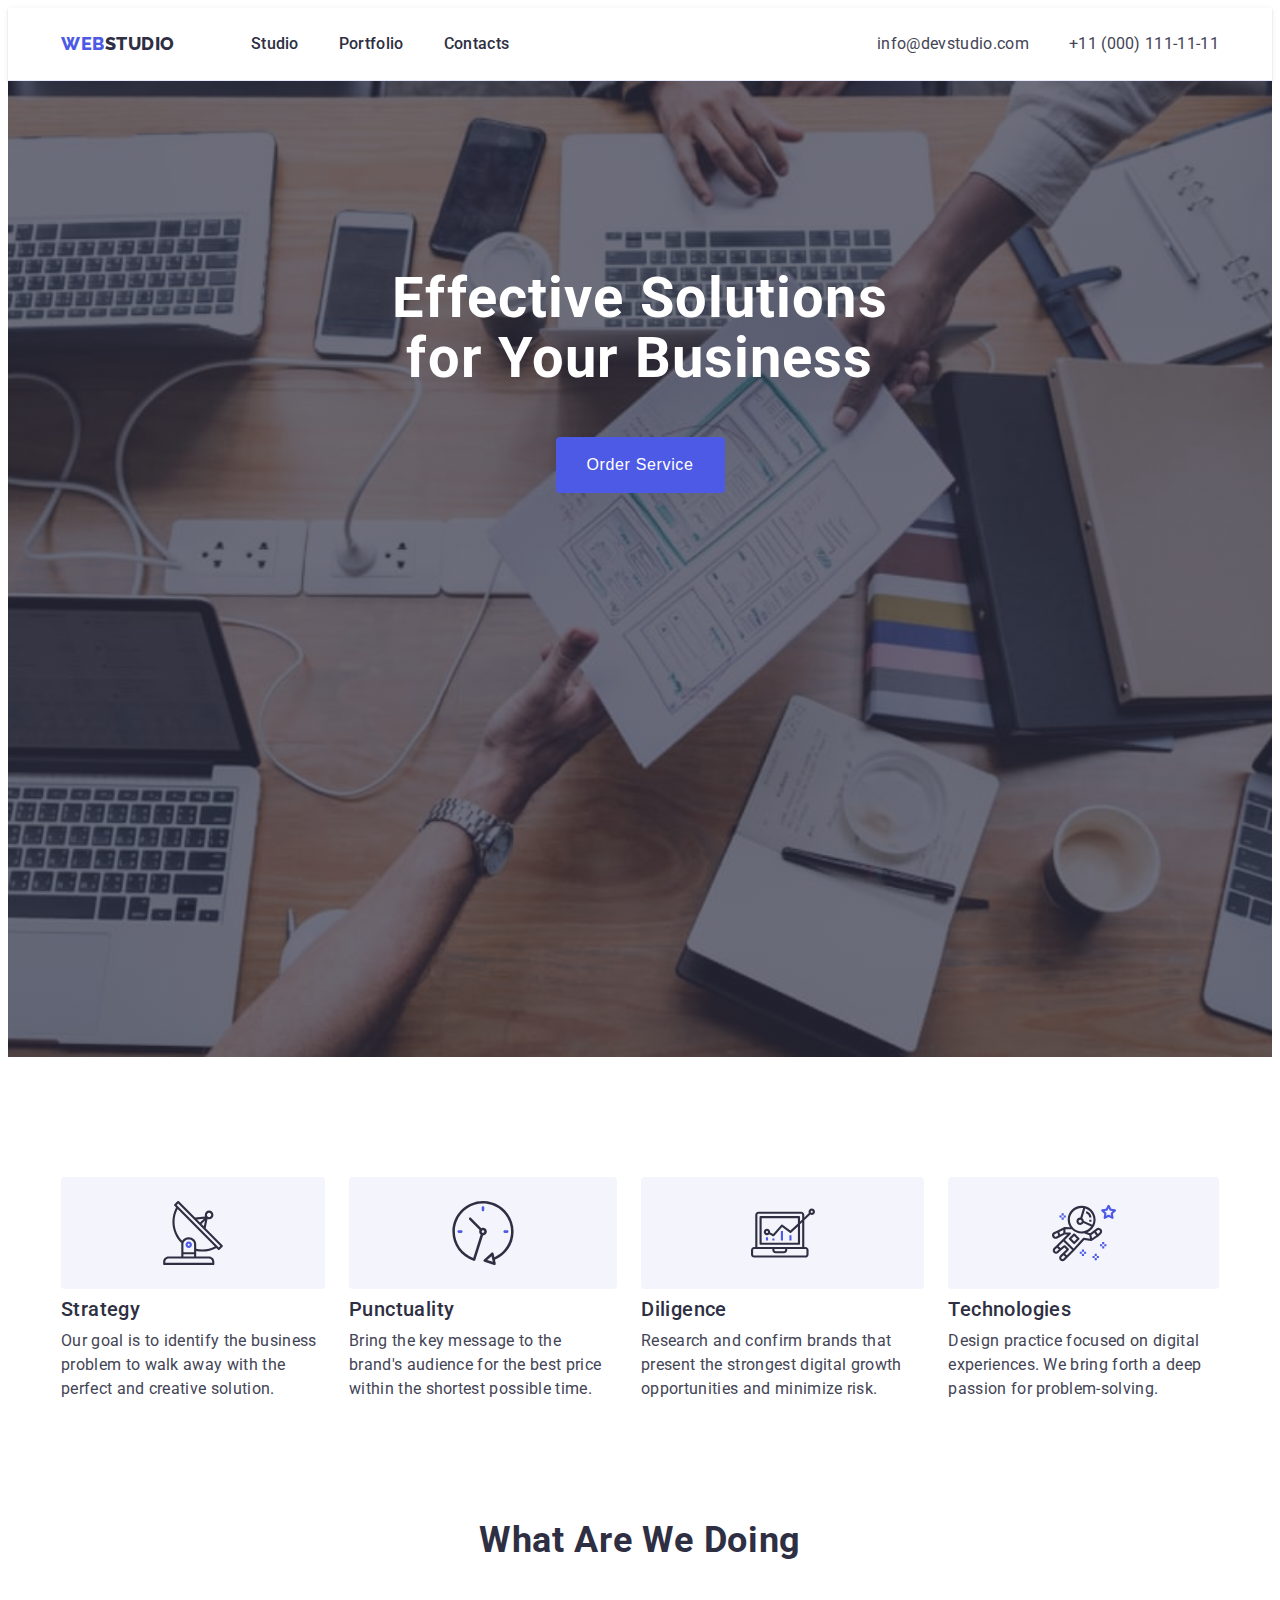
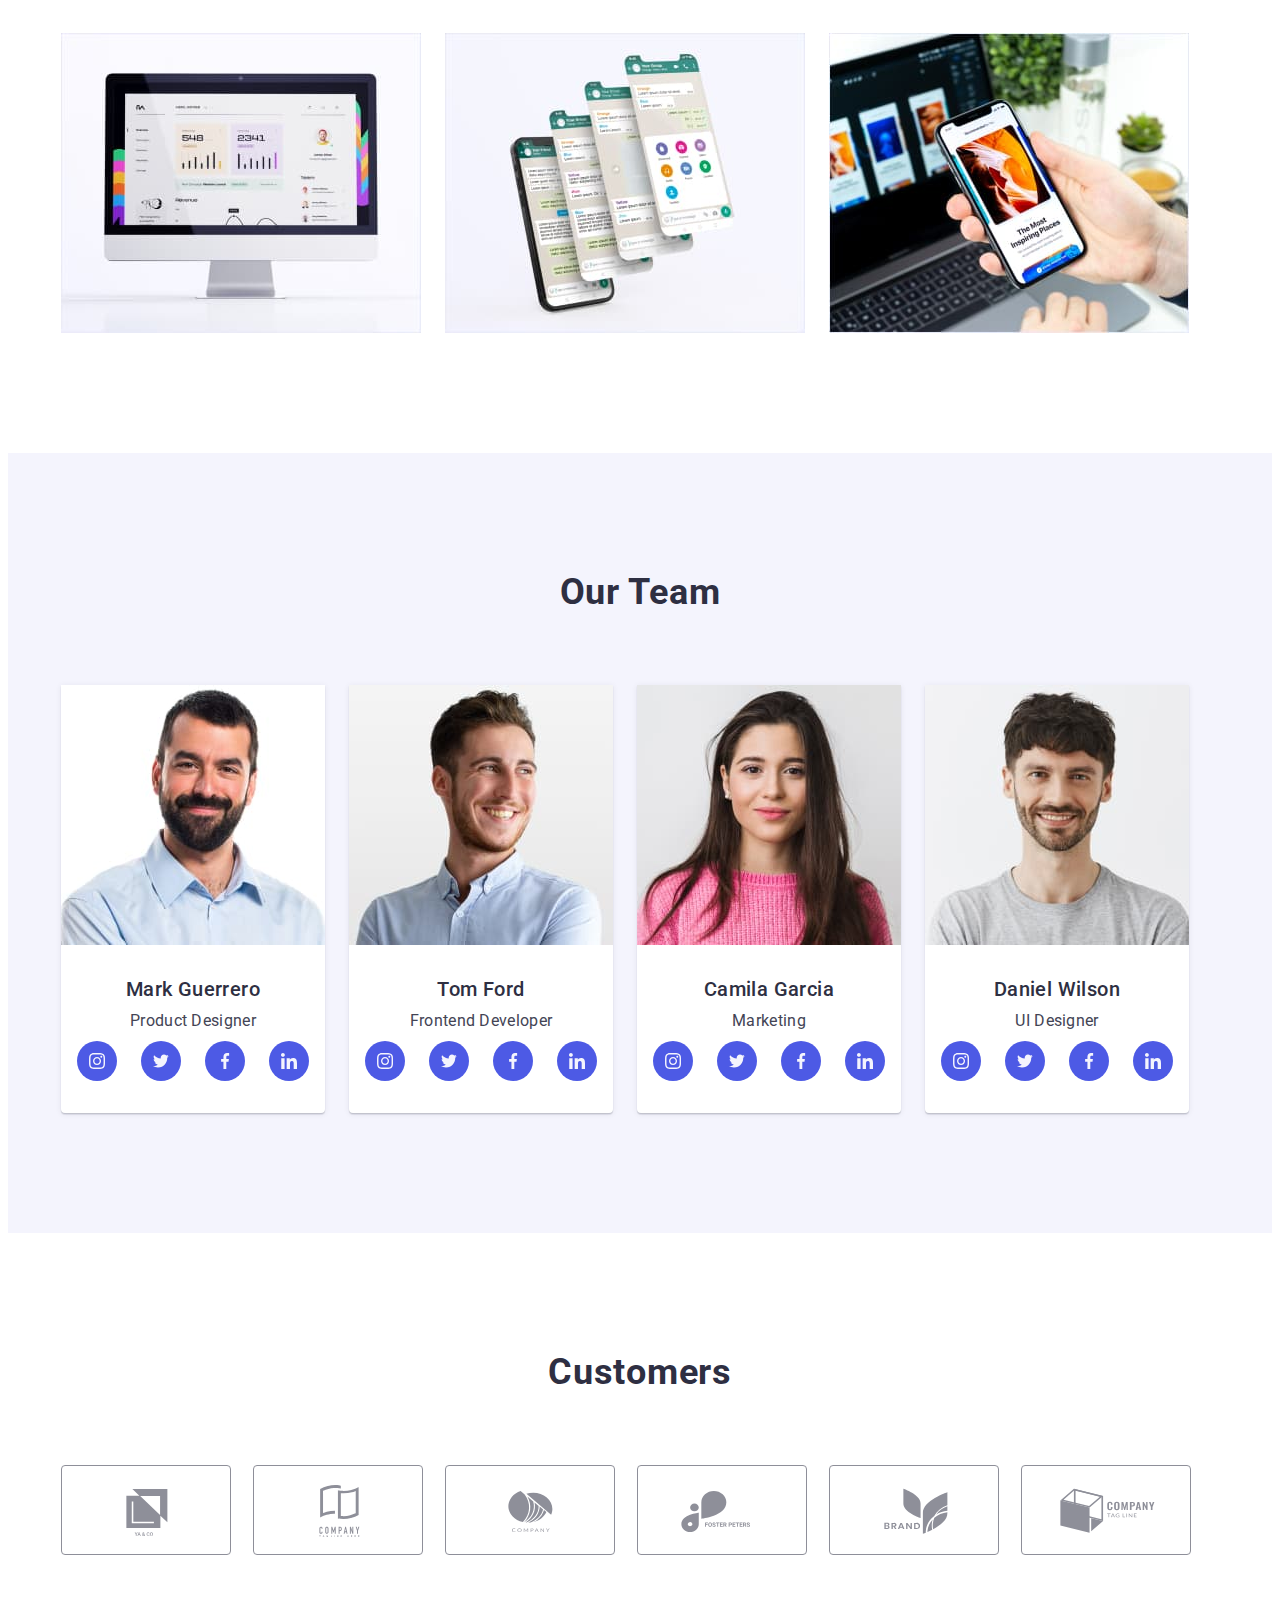
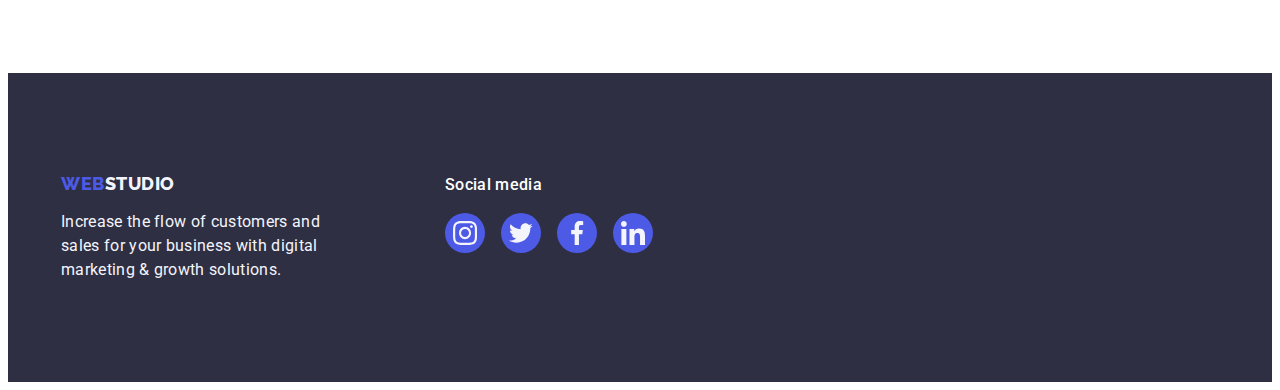
==== index.html @ 0859493b "Initial commit" ====
<!DOCTYPE html>
<html lang="en">
  <head>
    <meta charset="UTF-8" />
    <meta http-equiv="X-UA-Compatible" content="IE=edge" />
    <meta name="viewport" content="width=device-width, initial-scale=1.0" />
    <title>WebStudio</title>
    <link rel="preconnect" href="https://fonts.googleapis.com" />
    <link rel="preconnect" href="https://fonts.gstatic.com" crossorigin />
    <link
      href="https://fonts.googleapis.com/css2?family=Raleway:wght@800&family=Roboto:wght@400;500;700&display=swap"
      rel="stylesheet"
    />
    <link
      rel="stylesheet"
      href="https://cdnjs.cloudflare.com/ajax/libs/modern-normalize/2.0.0/modern-normalize.min.css"
      integrity="sha512-4xo8blKMVCiXpTaLzQSLSw3KFOVPWhm/TRtuPVc4WG6kUgjH6J03IBuG7JZPkcWMxJ5huwaBpOpnwYElP/m6wg=="
      crossorigin="anonymous"
      referrerpolicy="no-referrer"
    />
    <link rel="stylesheet" href="./css/styles.css" />
  </head>
  <body>
    <!-- Header -->
    <header class="header">
      <div class="container header-container">
        <nav class="main-navigation">
          <a class="link logo" href="./index.html"
            >Web<span class="top-logo-part-two">Studio</span></a
          >
          <ul class="list site-nav">
            <li><a class="link title" href="./index.html">Studio</a></li>
            <li><a class="link title" href="./portfolio.html">Portfolio</a></li>
            <li><a class="link title" href="">Contacts</a></li>
          </ul>
        </nav>
        <address class="address">
          <ul class="list contacts">
            <li>
              <a class="link address-link" href="mailto:info@devstudio.com"
                >info@devstudio.com</a
              >
            </li>
            <li>
              <a class="link address-link" href="tel:+110001111111"
                >+11 (000) 111-11-11</a
              >
            </li>
          </ul>
        </address>
      </div>
    </header>

    <main>
      <!-- Hero -->
      <section class="hero">
        <div class="container">
          <h1 class="hero-title">Effective Solutions for Your Business</h1>
          <button class="main-button" type="button">Order Service</button>
        </div>
      </section>
      <!-- Our strengths -->
      <section class="strengths-container">
        <div class="container">
          <h2 class="visually-hidden">Our strengths</h2>
          <ul class="list list-position">
            <li class="strengths-item">
              <div class="box-for-icon">
                <svg class="strengths-icon" width="64" height="64">
                  <use href="./images/icons.svg#icon-antenna"></use>
                </svg>
              </div>
              <h3 class="subtitle">Strategy</h3>
              <p class="description">
                Our goal is to identify the business problem to walk away with
                the perfect and creative solution.
              </p>
            </li>
            <li class="strengths-item">
              <div class="box-for-icon">
                <svg class="strengths-icon" width="64" height="64">
                  <use href="./images/icons.svg#icon-clock"></use>
                </svg>
              </div>
              <h3 class="subtitle">Punctuality</h3>
              <p class="description">
                Bring the key message to the brand's audience for the best price
                within the shortest possible time.
              </p>
            </li>
            <li class="strengths-item">
              <div class="box-for-icon">
                <svg class="strengths-icon" width="64" height="64">
                  <use href="./images/icons.svg#icon-diagram"></use>
                </svg>
              </div>
              <h3 class="subtitle">Diligence</h3>
              <p class="description">
                Research and confirm brands that present the strongest digital
                growth opportunities and minimize risk.
              </p>
            </li>
            <li class="strengths-item">
              <div class="box-for-icon">
                <svg class="strengths-icon" width="64" height="64">
                  <use href="./images/icons.svg#icon-astronaut"></use>
                </svg>
              </div>
              <h3 class="subtitle">Technologies</h3>
              <p class="description">
                Design practice focused on digital experiences. We bring forth a
                deep passion for problem-solving.
              </p>
            </li>
          </ul>
        </div>
      </section>
      <!-- What are we doing -->
      <section class="container-examples">
        <div class="container">
          <h2 class="section-title">What are we doing</h2>
          <ul class="list examples">
            <li class="example-item">
              <img
                src="./images/monitor.jpg"
                alt="monitor"
                width="360"
                height="300"
              />
            </li>
            <li class="example-item">
              <img
                src="./images/phone-screens.jpg"
                alt="phone screens"
                width="360"
                height="300"
              />
            </li>
            <li class="example-item">
              <img
                src="./images/phone-monitor.jpg"
                alt="phone and monitor"
                width="360"
                height="300"
              />
            </li>
          </ul>
        </div>
      </section>
      <!-- Our Team -->
      <section class="team-section">
        <div class="container employee">
          <h2 class="section-title">Our Team</h2>
          <ul class="list employee-card">
            <li class="team-photo">
              <img src="./images/man.jpg" alt="man" width="264" height="260" />
              <div class="employee-deskription">
                <h3 class="subtitle">Mark Guerrero</h3>
                <p class="description">Product Designer</p>
                <ul class="list cos-list">
                  <li class="team-cos">
                    <a
                      href=""
                      class="link cosial"
                      target="_blank"
                      rel="noopener no-referrer"
                      ><svg class="cos" width="16" height="16">
                        <use href="./images/icons.svg#icon-instagram"></use>
                      </svg>
                    </a>
                  </li>
                  <li class="team-cos">
                    <a
                      href=""
                      class="link cosial"
                      target="_blank"
                      rel="noopener no-referrer"
                      ><svg class="cos" width="16" height="16">
                        <use href="./images/icons.svg#icon-bird"></use>
                      </svg>
                    </a>
                  </li>
                  <li class="team-cos">
                    <a
                      href=""
                      class="link cosial"
                      target="_blank"
                      rel="noopener no-referrer"
                      ><svg class="cos" width="16" height="16">
                        <use href="./images/icons.svg#icon-facebook"></use>
                      </svg>
                    </a>
                  </li>
                  <li class="team-cos">
                    <a
                      href=""
                      class="link cosial"
                      target="_blank"
                      rel="noopener no-referrer"
                      ><svg class="cos" width="16" height="16">
                        <use href="./images/icons.svg#icon-linkedin"></use>
                      </svg>
                    </a>
                  </li>
                </ul>
              </div>
            </li>
            <li class="team-photo">
              <img
                src="./images/young-man.jpg"
                alt="smiling man"
                width="264"
                height="260"
              />
              <div class="employee-deskription">
                <h3 class="subtitle">Tom Ford</h3>
                <p class="description">Frontend Developer</p>
                <ul class="list cos-list">
                  <li class="team-cos">
                    <a
                      class="link cosial"
                      href=""
                      target="_blank"
                      rel="noopener no-referrer"
                      ><svg class="cos" width="16" height="16">
                        <use href="./images/icons.svg#icon-instagram"></use>
                      </svg>
                    </a>
                  </li>
                  <li class="team-cos">
                    <a
                      href=""
                      class="link cosial"
                      target="_blank"
                      rel="noopener no-referrer"
                      ><svg class="cos" width="16" height="16">
                        <use href="./images/icons.svg#icon-bird"></use>
                      </svg>
                    </a>
                  </li>
                  <li class="team-cos">
                    <a
                      class="link cosial"
                      href=""
                      target="_blank"
                      rel="noopener no-referrer"
                      ><svg class="cos" width="16" height="16">
                        <use href="./images/icons.svg#icon-facebook"></use>
                      </svg>
                    </a>
                  </li>
                  <li class="team-cos">
                    <a
                      class="link cosial"
                      href=""
                      target="_blank"
                      rel="noopener no-referrer"
                      ><svg class="cos" width="16" height="16">
                        <use href="./images/icons.svg#icon-linkedin"></use>
                      </svg>
                    </a>
                  </li>
                </ul>
              </div>
            </li>
            <li class="team-photo">
              <img
                src="./images/woman.jpg"
                alt="woman"
                width="264"
                height="260"
              />
              <div class="employee-deskription">
                <h3 class="subtitle">Camila Garcia</h3>
                <p class="description">Marketing</p>
                <ul class="list cos-list">
                  <li class="team-cos">
                    <a
                      href=""
                      class="link cosial"
                      target="_blank"
                      rel="noopener no-referrer"
                      ><svg class="cos" width="16" height="16">
                        <use href="./images/icons.svg#icon-instagram"></use>
                      </svg>
                    </a>
                  </li>
                  <li class="team-cos">
                    <a
                      href=""
                      class="link cosial"
                      target="_blank"
                      rel="noopener no-referrer"
                      ><svg class="cos" width="16" height="16">
                        <use href="./images/icons.svg#icon-bird"></use>
                      </svg>
                    </a>
                  </li>
                  <li class="team-cos">
                    <a
                      href=""
                      class="link cosial"
                      target="_blank"
                      rel="noopener no-referrer"
                      ><svg class="cos" width="16" height="16">
                        <use href="./images/icons.svg#icon-facebook"></use>
                      </svg>
                    </a>
                  </li>
                  <li class="team-cos">
                    <a
                      href=""
                      class="link cosial"
                      target="_blank"
                      rel="noopener no-referrer"
                      ><svg class="cos" width="16" height="16">
                        <use href="./images/icons.svg#icon-linkedin"></use>
                      </svg>
                    </a>
                  </li>
                </ul>
              </div>
            </li>
            <li class="team-photo">
              <img
                src="./images/smiling-man.jpg"
                alt="young man"
                width="264"
                height="260"
              />
              <div class="employee-deskription">
                <h3 class="subtitle">Daniel Wilson</h3>
                <p class="description">UI Designer</p>
                <ul class="list cos-list">
                  <li class="team-cos">
                    <a
                      href=""
                      class="link cosial"
                      target="_blank"
                      rel="noopener no-referrer"
                      ><svg class="cos" width="16" height="16">
                        <use href="./images/icons.svg#icon-instagram"></use>
                      </svg>
                    </a>
                  </li>
                  <li class="team-cos">
                    <a
                      href=""
                      class="link cosial"
                      target="_blank"
                      rel="noopener no-referrer"
                      ><svg class="cos" width="16" height="16">
                        <use href="./images/icons.svg#icon-bird"></use>
                      </svg>
                    </a>
                  </li>
                  <li class="team-cos">
                    <a
                      href=""
                      class="link cosial"
                      target="_blank"
                      rel="noopener no-referrer"
                      ><svg class="cos" width="16" height="16">
                        <use href="./images/icons.svg#icon-facebook"></use>
                      </svg>
                    </a>
                  </li>
                  <li class="team-cos">
                    <a
                      href=""
                      class="link cosial"
                      target="_blank"
                      rel="noopener no-referrer"
                      ><svg class="cos" width="16" height="16">
                        <use href="./images/icons.svg#icon-linkedin"></use>
                      </svg>
                    </a>
                  </li>
                </ul>
              </div>
            </li>
          </ul>
        </div>
      </section>
      <!-- Customers -->
      <section class="customers">
        <div class="container">
          <h2 class="section-title">Customers</h2>
          <ul class="list customers-list">
            <li class="customers-item">
              <a
                class="customes-link"
                href=""
                target="_blank"
                rel="noopener no-referrer"
                ><svg class="customers-icon" width="104" height="56">
                  <use href="./images/icons.svg#icon-first-client"></use>
                </svg>
              </a>
            </li>
            <li class="customers-item">
              <a
                class="customes-link"
                href=""
                target="_blank"
                rel="noopener no-referrer"
                ><svg class="customers-icon" width="104" height="56">
                  <use href="./images/icons.svg#icon-second-client"></use>
                </svg>
              </a>
            </li>
            <li class="customers-item">
              <a
                class="customes-link"
                href=""
                target="_blank"
                rel="noopener no-referrer"
                ><svg class="customers-icon" width="104" height="56">
                  <use href="./images/icons.svg#icon-third-client"></use>
                </svg>
              </a>
            </li>
            <li class="customers-item">
              <a
                class="customes-link"
                href=""
                target="_blank"
                rel="noopener no-referrer"
                ><svg class="customers-icon" width="104" height="56">
                  <use href="./images/icons.svg#icon-fourth-client"></use>
                </svg>
              </a>
            </li>
            <li class="customers-item">
              <a
                class="customes-link"
                href=""
                target="_blank"
                rel="noopener no-referrer"
                ><svg class="customers-icon" width="104" height="56">
                  <use href="./images/icons.svg#icon-fifth-client"></use>
                </svg>
              </a>
            </li>
            <li class="customers-item">
              <a
                class="customes-link"
                href=""
                target="_blank"
                rel="noopener no-referrer"
                ><svg class="customers-icon" width="104" height="56">
                  <use href="./images/icons.svg#icon-sixth-client"></use>
                </svg>
              </a>
            </li>
          </ul>
        </div>
      </section>
    </main>
    <!-- Footer -->
    <footer class="footer">
      <div class="container foot">
        <div class="logo-container">
          <a class="link logo-footer" href="./index.html"
            >Web<span class="footer-logo-part-two">Studio</span></a
          >
          <p class="footer-description">
            Increase the flow of customers and sales for your business with
            digital marketing & growth solutions.
          </p>
        </div>
        <div>
          <p class="footer-title">Social media</p>
          <ul class="list icon-item">
            <li class="icon-example">
              <a
                href=""
                class="link cosial-footer"
                target="_blank"
                rel="noopener no-referrer"
              >
                <svg class="footer-icon" width="24" height="24">
                  <use href="./images/icons.svg#icon-instagram"></use>
                </svg>
              </a>
            </li>
            <li class="icon-example">
              <a
                href=""
                class="link cosial-footer"
                target="_blank"
                rel="noopener no-referrer"
              >
                <svg class="footer-icon" width="24" height="24">
                  <use href="./images/icons.svg#icon-bird"></use>
                </svg>
              </a>
            </li>
            <li class="icon-example">
              <a
                href=""
                class="link cosial-footer"
                target="_blank"
                rel="noopener no-referrer"
              >
                <svg class="footer-icon" width="24" height="24">
                  <use href="./images/icons.svg#icon-facebook"></use>
                </svg>
              </a>
            </li>
            <li class="icon-example">
              <a
                href=""
                class="link cosial-footer"
                target="_blank"
                rel="noopener no-referrer"
              >
                <svg class="footer-icon" width="24" height="24">
                  <use href="./images/icons.svg#icon-linkedin"></use>
                </svg>
              </a>
            </li>
          </ul>
        </div>
      </div>
    </footer>
  </body>
</html>
---- css/styles.css ----
:root {
  --main-color: #434455;
  --secondary-color: #2e2f42;
  --secondary-background: #f4f4fd;
  --logo-button-color: #4d5ae5;
  --background-color: #e5e5e5;
  --accent-color: #ffffff;
  --secondary-accent-color: #404bbf;
  --card-border-color: #e7e9fc;
}
body {
  font-family: "Roboto", sans-serif;
  color: var(--main-color);
  background-color: var(--accent-color);
}

p,
h1,
h2,
h3,
h4,
h5,
h6 {
  margin: 0;
}

ul,
ol {
  margin: 0;
  padding: 0;
}

img {
  display: block;
  max-width: 100%;
  height: auto;
}
.list {
  list-style: none;
}
.link {
  text-decoration: none;
}

.container {
  width: 1158px;
  padding-left: 15px;
  padding-right: 15px;
  margin: 0 auto;
}
/* Header */
.header {
  border-bottom: 1px solid var(--card-border-color);
  box-shadow: 0px 2px 1px rgba(46, 47, 66, 0.08),
    0px 1px 1px rgba(46, 47, 66, 0.16), 0px 1px 6px rgba(46, 47, 66, 0.08);
}
.header-container {
  display: flex;
}
.main-navigation {
  display: flex;
  align-items: center;
}
.logo {
  display: inline-block;
  padding: 24px 0;
  margin-right: 76px;
  font-family: "Raleway", sans-serif;
  font-weight: 800;
  font-size: 18px;
  line-height: 1.17;
  letter-spacing: 0.03em;
  text-transform: uppercase;
  color: var(--logo-button-color);
}
.top-logo-part-two {
  font-family: "Raleway", sans-serif;
  font-weight: 800;
  font-size: 18px;
  line-height: 1.17;
  letter-spacing: 0.03em;
  text-transform: uppercase;
  color: var(--secondary-color);
}
.logo-part-two {
  color: var(--secondary-color);
}
.site-nav {
  display: flex;
  align-items: center;
  gap: 40px;
}
.title {
  display: inline-block;
  padding: 24px 0;
  font-weight: 500;
  font-size: 16px;
  line-height: 1.5;
  letter-spacing: 0.02em;
  color: var(--secondary-color);
}
.title:hover,
.title:focus {
  color: var(--secondary-accent-color);
}
.address {
  margin-left: auto;
  font-style: normal;
  display: flex;
  align-items: center;
}
.contacts {
  display: flex;
  gap: 40px;
}
.address-link {
  display: inline-block;
  font-size: 16px;
  line-height: 1.5;
  letter-spacing: 0.02em;
  color: inherit;
}
.address-link:hover,
.address-link:focus {
  color: var(--secondary-accent-color);
}
/* Hero */
.hero {
  background-color: var(--secondary-color);
  padding: 188px 0;
  margin-left: auto;
  margin-right: auto;
  max-width: 1440px;
  height: 600px;
  background-image: linear-gradient(
      rgba(46, 47, 66, 0.7),
      rgba(46, 47, 66, 0.7)
    ),
    url(../images/hero-image.jpg);
  background-size: cover;
  background-repeat: no-repeat;
  background-position: center;
}

.hero-title {
  margin-left: auto;
  margin-right: auto;
  margin-bottom: 48px;
  max-width: 496px;
  font-size: 56px;
  line-height: 1.07;
  letter-spacing: 0.02em;
  text-align: center;
  color: var(--accent-color);
}
.main-button {
  display: block;
  margin-left: auto;
  margin-right: auto;

  min-width: 169px;
  height: 56px;

  font-weight: 500;
  font-size: 16px;
  line-height: 1.5;
  letter-spacing: 0.04em;
  background-color: var(--logo-button-color);
  color: var(--accent-color);
  cursor: pointer;
  border: none;
  border-radius: 4px;
}
.main-button:hover,
.main-button:focus {
  background-color: var(--secondary-accent-color);
  color: var(--accent-color);
}
/* Our strengths */
.strengths-container {
  padding: 120px 0;
}

.visually-hidden {
  position: absolute;
  width: 1px;
  height: 1px;
  margin: -1px;
  border: 0;
  padding: 0;
  white-space: nowrap;
  clip-path: inset(100%);
  clip: rect(0 0 0 0);
  overflow: hidden;
}
.list-position {
  display: flex;
  gap: 24px;
}
.list-position .subtitle {
  width: 264px;
}
.box-for-icon {
  display: flex;
  height: 112px;
  margin-bottom: 8px;
  background-color: var(--secondary-background);
  border-radius: 4px;
  align-items: center;
  justify-content: center;
}

.subtitle {
  margin-bottom: 8px;
  font-weight: 500;
  font-size: 20px;
  line-height: 1.2;
  letter-spacing: 0.02em;
  color: var(--secondary-color);
}
.description {
  font-size: 16px;
  line-height: 1.5;
  letter-spacing: 0.02em;
  color: var(--main-color);
}
.section-title {
  margin-bottom: 72px;
  font-size: 36px;
  line-height: 1.11;
  letter-spacing: 0.02em;
  text-align: center;
  text-transform: capitalize;
  color: var(--secondary-color);
}
/* What are we doing */
.container-examples {
  padding-bottom: 120px;
}
.examples {
  display: flex;
  gap: 24px;
}
.example-item {
  width: calc((100%-48px) / 3);
}
/* Team */
.team-section {
  background-color: var(--secondary-background);
  padding: 120px 0;
}
.employee {
  text-align: center;
}
.employee-card {
  display: flex;
  gap: 24px;
}
.team-photo {
  background-color: var(--accent-color);
  box-shadow: 0px 1px 6px rgba(46, 47, 66, 0.08),
    0px 1px 1px rgba(46, 47, 66, 0.16), 0px 2px 1px rgba(46, 47, 66, 0.08);
  border-radius: 0px 0px 4px 4px;
  width: calc((100% -72px) / 4);
}
.employee-deskription {
  padding: 32px 16px;
}
.cos-list {
  display: flex;
  gap: 24px;
  margin-top: 8px;
  justify-content: center;
}
.team-cos{
  width: 40px;
  height: 40px;
}
.cosial {
  display: flex;
  width: 100%;
  height: 100%;
  background-color: var(--logo-button-color);
  border-radius: 50%;

  background-repeat: no-repeat;
  align-items: center;
  justify-content: center;
}
.cosial:hover,
.cosial:focus {
  background-color: var(--secondary-accent-color);
}
.cos {
  fill: var(--secondary-background);
}
/* Customers */
.customers {
  padding-top: 120px;
  padding-bottom: 120px;
}
.customers-list {
  display: flex;
  gap: 24px;
}
.customers-item {
  width: calc((100%-120px) / 6);
  width: 168px;
  height: 88px;
  color: var(--secondary-accent-color);
}

.customes-link {
  display: flex;
  width: 100%;
  height: 100%;
  border: 1px solid #8e8f99;
  border-radius: 4px;
  align-items: center;
  justify-content: center;
  color: #8e8f99;
}
.customers-icon {
  fill: currentColor;
}

.customes-link:hover,
.customes-link:focus {
  border-color: var(--secondary-accent-color);
  color: var(--secondary-accent-color);
}
/* Footer */
.footer {
  padding: 100px 0;
  background-color: var(--secondary-color);
}
.foot {
  display: flex;
  align-items: baseline;
}
.logo-footer {
  display: inline-block;
  margin-bottom: 16px;
  font-family: "Raleway", sans-serif;
  font-weight: 800;
  font-size: 18px;
  line-height: 1.17;
  letter-spacing: 0.03em;
  text-transform: uppercase;
  color: var(--logo-button-color);
}
.footer-logo-part-two {
  color: var(--secondary-background);
}
.footer-description {
  display: block;
  width: 264px;
  margin-right: auto;
  font-size: 16px;
  line-height: 1.5;
  letter-spacing: 0.02em;
  color: var(--secondary-background);
}
.logo-container {
  margin-right: 120px;
}

.footer-title {
  font-weight: 500;
  font-size: 16px;
  line-height: 1.5;
  letter-spacing: 0.02em;
  color: var(--accent-color);
  margin-bottom: 16px;
}
.icon-item {
  display: flex;
  gap: 16px;
}
.icon-example{
  width: 40px;
  height: 40px;
}
.cosial-footer {
  display: flex;
  width: 100%;
  height: 100%;
  background-color: var(--logo-button-color);
  border-radius: 50%;
  background-repeat: no-repeat;
  align-items: center;
  justify-content: center;
}
.cosial-footer:hover,
.cosial-footer:focus {
  background-color: #31d0aa;
}
.footer-icon {
  fill: var(--secondary-background);
}
/* Portfolio */
.our-works {
  padding: 96px 0 120px;
}
/* Menu buttons */
.portfolio-button {
  display: flex;
  justify-content: center;
  gap: 24px;
  margin-bottom: 72px;
}
.menu-button {
  display: block;
  margin-left: auto;
  margin-right: auto;
  height: 48px;
  font-weight: 500;
  font-size: 16px;
  line-height: 1.5;
  letter-spacing: 0.04em;
  color: var(--logo-button-color);
  background-color: var(--secondary-background);
  cursor: pointer;
  border: 1px solid var(--card-border-color);
  border-radius: 4px;
  padding: 12px 24px;
}
.menu-button:hover,
.menu-button:focus {
  background-color: var(--secondary-accent-color);
  color: var(--accent-color);
  border: 1px solid transparent;
  box-shadow: 0px 3px 1px rgba(0, 0, 0, 0.1), 0px 2px 1px rgba(0, 0, 0, 0.08),
    0px 2px 2px rgba(0, 0, 0, 0.12);
}

.our-works-list {
  display: flex;
  flex-wrap: wrap;
  column-gap: 24px;
  row-gap: 48px;
}
.work-example {
  width: calc((100% - 48px) / 3);
}
.example-item {
  display: block;
  box-sizing: border-box;
  width: 360px;
}
.example-item:hover,
.example-item:focus {
  box-shadow: 0px 1px 6px rgba(46, 47, 66, 0.08),
    0px 1px 1px rgba(46, 47, 66, 0.16), 0px 2px 1px rgba(46, 47, 66, 0.08);
}
.example-deskription {
  padding: 32px 16px;
  border: 1px solid var(--card-border-color);
  border-top: none;
}
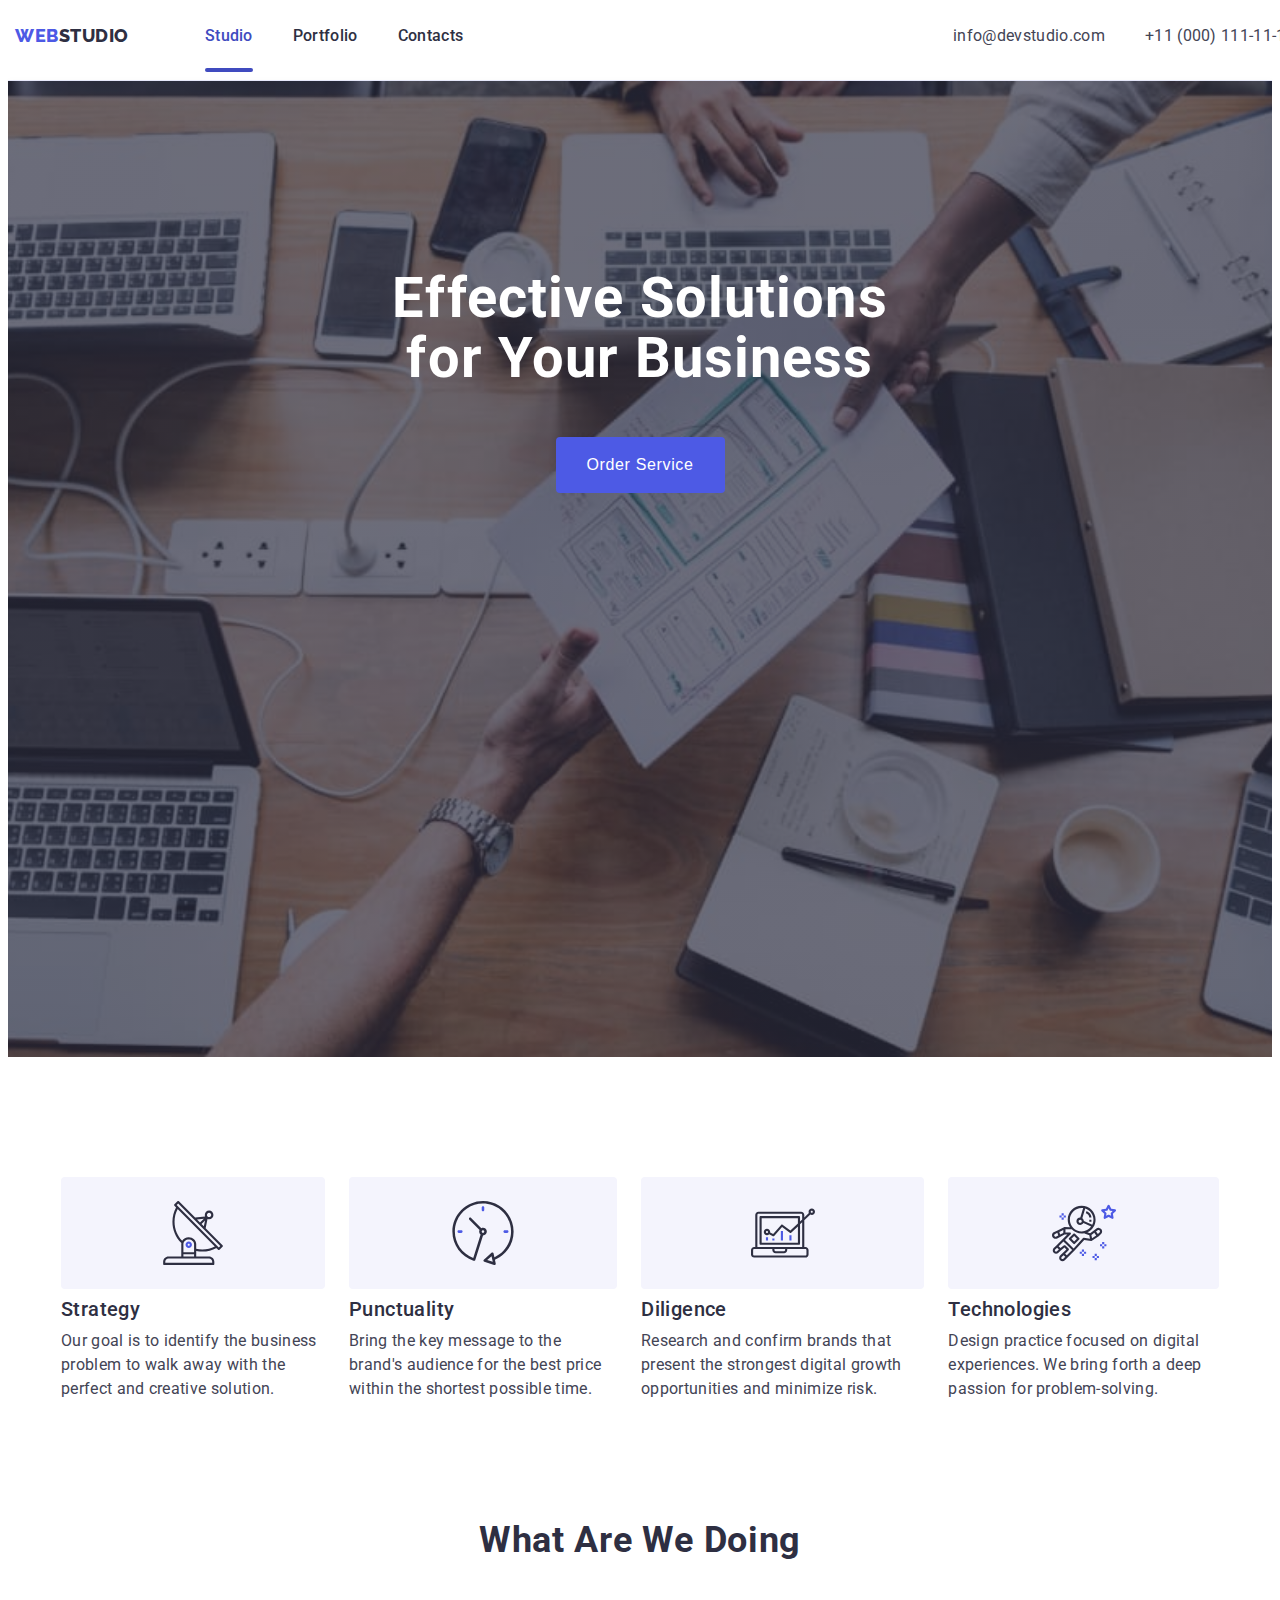
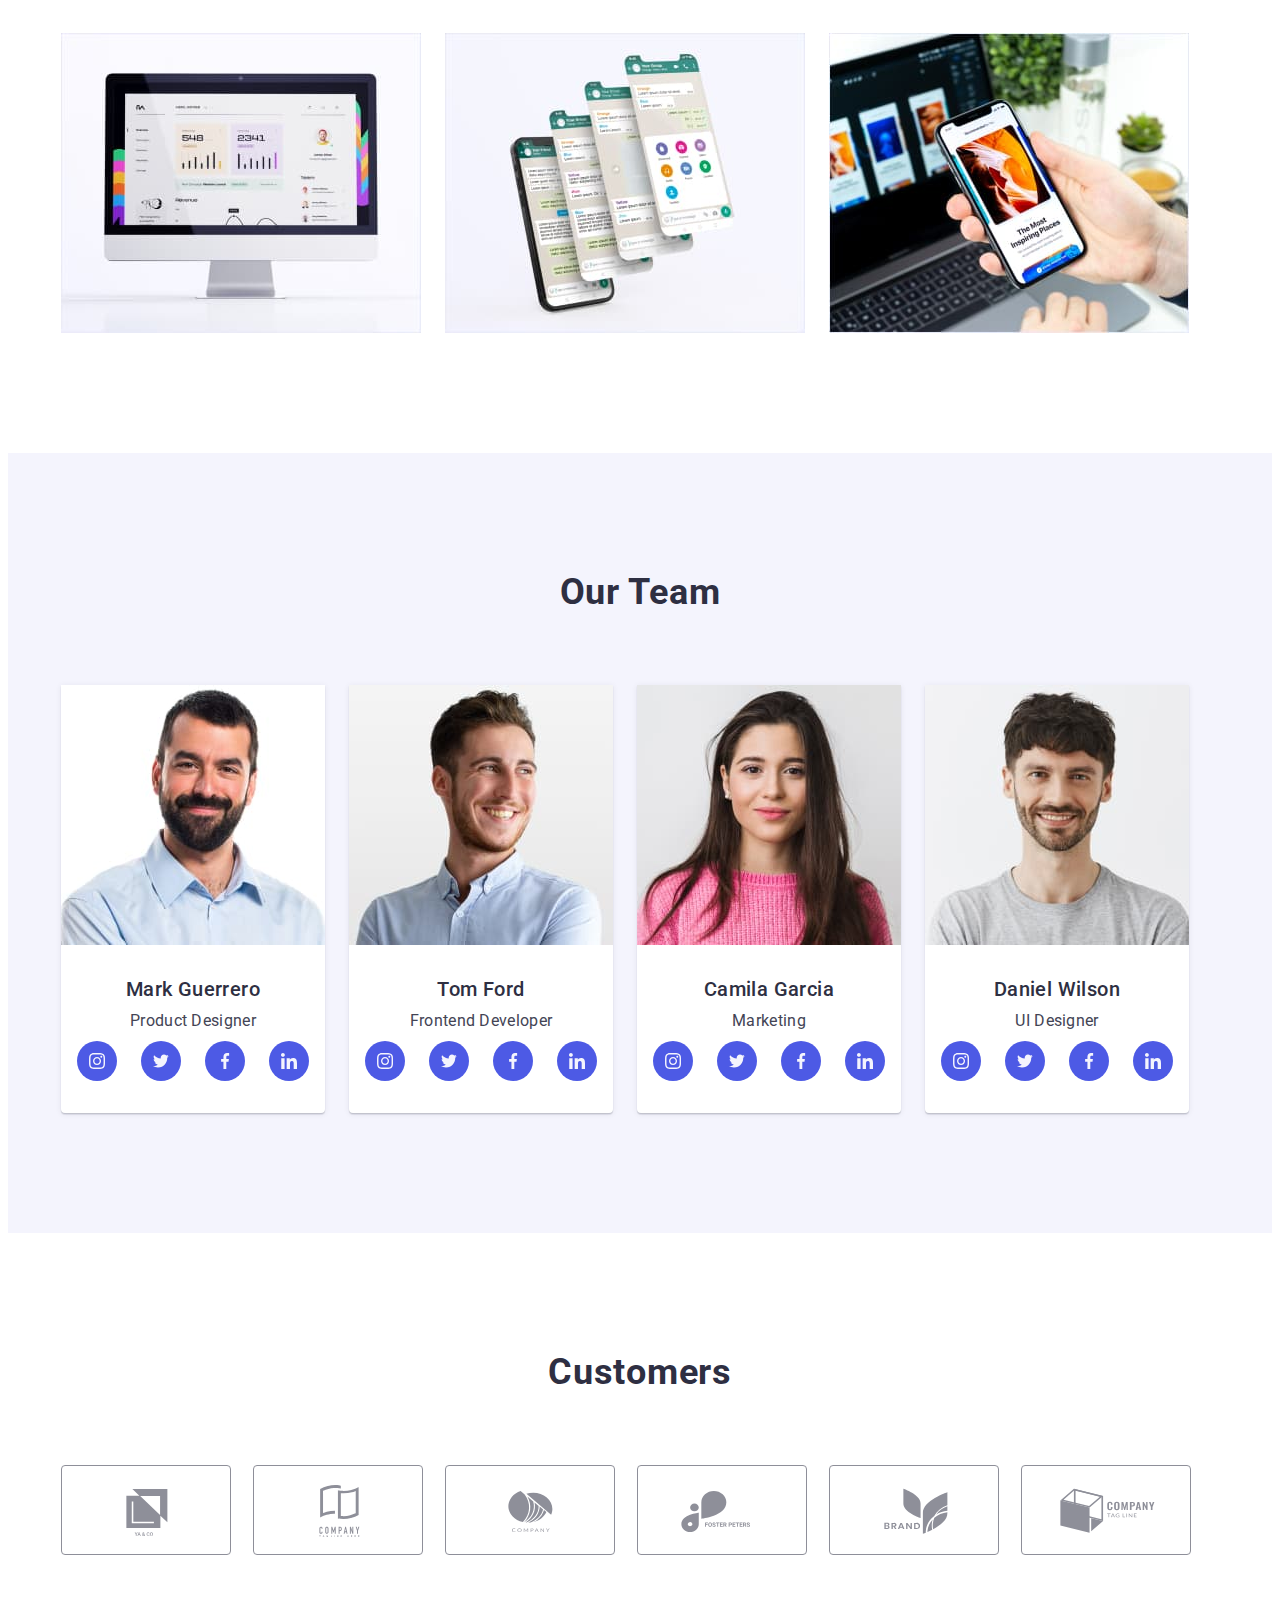
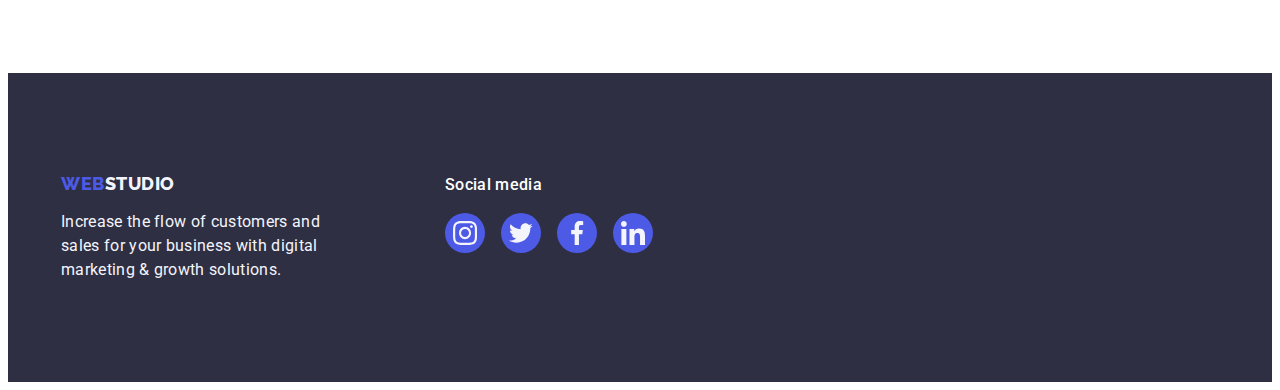
==== commit e135e599: "hw_5" ====
--- a/index.html
+++ b/index.html
@@ -29,7 +29,7 @@
             >Web<span class="top-logo-part-two">Studio</span></a
           >
           <ul class="list site-nav">
-            <li><a class="link title" href="./index.html">Studio</a></li>
+            <li><a class="link title current" href="./index.html">Studio</a></li>
             <li><a class="link title" href="./portfolio.html">Portfolio</a></li>
             <li><a class="link title" href="">Contacts</a></li>
           </ul>
@@ -56,7 +56,7 @@
       <section class="hero">
         <div class="container">
           <h1 class="hero-title">Effective Solutions for Your Business</h1>
-          <button class="main-button" type="button">Order Service</button>
+          <button class="main-button" type="button" data-modal-open>Order Service</button>
         </div>
       </section>
       <!-- Our strengths -->
@@ -524,5 +524,16 @@
         </div>
       </div>
     </footer>
+    <div class="backdrop is-hidden" data-modal>
+      <div class="modal">
+        <button type="button" class="modal-close" data-modal-close>
+          <svg class="modal-close-icon" width="8" height="8">
+            <use href="./images/icons.svg#icon-close"></use>
+          </svg>
+        </button>
+      </div>
+    </div>
+    <script src="./js/modal.js"></script>
+    <!-- <script src="./modal.js"></script> -->
   </body>
 </html>
--- a/css/styles.css
+++ b/css/styles.css
@@ -12,6 +12,7 @@
   font-family: "Roboto", sans-serif;
   color: var(--main-color);
   background-color: var(--accent-color);
+  padding-top: 72px;
 }
 
 p,
@@ -53,9 +54,16 @@
   border-bottom: 1px solid var(--card-border-color);
   box-shadow: 0px 2px 1px rgba(46, 47, 66, 0.08),
     0px 1px 1px rgba(46, 47, 66, 0.16), 0px 1px 6px rgba(46, 47, 66, 0.08);
+
 }
 .header-container {
   display: flex;
+  position: fixed;
+  width: 100%;
+  top: 0;
+  left: 0;
+  min-height: 72px;
+  background-color: var(--accent-color);
 }
 .main-navigation {
   display: flex;
@@ -89,6 +97,10 @@
   display: flex;
   align-items: center;
   gap: 40px;
+ 
+}
+.current{
+ position: relative;
 }
 .title {
   display: inline-block;
@@ -98,10 +110,23 @@
   line-height: 1.5;
   letter-spacing: 0.02em;
   color: var(--secondary-color);
+  transition: color 250ms cubic-bezier(0.4, 0, 0.2, 1);
 }
 .title:hover,
-.title:focus {
+.title:focus,
+.link.current {
   color: var(--secondary-accent-color);
+}
+.current::after{
+  content: "";
+position: absolute;
+left: 0;
+bottom: 0;
+
+width: 100%;
+height: 4px;
+background-color: var(--secondary-accent-color);
+border-radius: 2px;
 }
 .address {
   margin-left: auto;
@@ -119,6 +144,8 @@
   line-height: 1.5;
   letter-spacing: 0.02em;
   color: inherit;
+  padding: 24px 0;
+  transition: color 250ms cubic-bezier(0.4, 0, 0.2, 1);
 }
 .address-link:hover,
 .address-link:focus {
@@ -170,6 +197,8 @@
   cursor: pointer;
   border: none;
   border-radius: 4px;
+  transition: color 250ms cubic-bezier(0.4, 0, 0.2, 1),
+   background-color 250ms cubic-bezier(0.4, 0, 0.2, 1);
 }
 .main-button:hover,
 .main-button:focus {
@@ -286,6 +315,7 @@
   background-repeat: no-repeat;
   align-items: center;
   justify-content: center;
+  transition: background-color 250ms cubic-bezier(0.4, 0, 0.2, 1);
 }
 .cosial:hover,
 .cosial:focus {
@@ -319,6 +349,8 @@
   align-items: center;
   justify-content: center;
   color: #8e8f99;
+  transition: color 250ms cubic-bezier(0.4, 0, 0.2, 1),
+  border-color 250ms cubic-bezier(0.4, 0, 0.2, 1);
 }
 .customers-icon {
   fill: currentColor;
@@ -390,6 +422,7 @@
   background-repeat: no-repeat;
   align-items: center;
   justify-content: center;
+  transition: background-color 250ms cubic-bezier(0.4, 0, 0.2, 1);
 }
 .cosial-footer:hover,
 .cosial-footer:focus {
@@ -424,6 +457,11 @@
   border: 1px solid var(--card-border-color);
   border-radius: 4px;
   padding: 12px 24px;
+  
+transition: background-color 250ms cubic-bezier(0.4, 0, 0.2, 1),
+color 250ms cubic-bezier(0.4, 0, 0.2, 1),
+border 250ms cubic-bezier(0.4, 0, 0.2, 1),
+box-shadow 250ms cubic-bezier(0.4, 0, 0.2, 1);
 }
 .menu-button:hover,
 .menu-button:focus {
@@ -443,10 +481,34 @@
 .work-example {
   width: calc((100% - 48px) / 3);
 }
+.work-example:hover .example-cover-text{
+  transform: translateY(0);
+}
+.example-cover-wrap{
+position: relative;
+overflow: hidden;
+z-index: -1;
+}
 .example-item {
   display: block;
   box-sizing: border-box;
   width: 360px;
+  transition: box-shadow 250ms cubic-bezier(0.4, 0, 0.2, 1);
+}
+.example-cover-text{
+  position: absolute;
+  top: 0;
+  font-size: 16px;
+line-height: 1.5;
+letter-spacing: 0.02em;
+color: var(--secondary-background);
+background-color: var(--logo-button-color);
+padding-top: 40px;
+padding-right: 32px;
+padding-left: 32px;
+height: 100%;
+transform: translateY(100%);
+transition: transform 250ms cubic-bezier(0.4, 0, 0.2, 1);
 }
 .example-item:hover,
 .example-item:focus {
@@ -458,3 +520,60 @@
   border: 1px solid var(--card-border-color);
   border-top: none;
 }
+/* Backdrop */
+.backdrop{
+  position: fixed;
+  width: 100%;
+  height: 100%;
+  background-color: rgba(46, 47, 66, 0.4);
+  top: 0;
+transition: opacity 250ms cubic-bezier(0.4, 0, 0.2, 1),
+visibility 250ms cubic-bezier(0.4, 0, 0.2, 1);
+}
+.is-hidden{
+  visibility: none;
+  opacity: 0;
+  pointer-events: none;
+}
+
+.modal{
+  position: absolute;
+  top: 50%;
+  left: 50%;
+  transform: translate(-50%, -50%) scale(1);
+transition: transform 250ms cubic-bezier(0.4, 0, 0.2, 1);
+
+  width: 408px;
+  min-height: 584px;
+  background-color:  #FCFCFC;
+  box-shadow: 0px 1px 1px rgba(0, 0, 0, 0.14), 0px 1px 3px rgba(0, 0, 0, 0.12), 0px 2px 1px rgba(0, 0, 0, 0.2);
+border-radius: 4px;
+padding: 24px;
+}
+.modal-close{
+  width: 24px;
+  height: 24px;
+  border: 1px solid rgba(46, 47, 66, 0.4);
+  border-radius: 50%;
+  background-color: var(--card-border-color);
+  margin-left: auto;
+  display: flex;
+  align-items: center;
+  justify-content: center;
+  cursor: pointer;
+  color: var(--secondary-color);
+  transition: background-color 250ms cubic-bezier(0.4, 0, 0.2, 1),
+  color 250ms cubic-bezier(0.4, 0, 0.2, 1);
+
+}
+.backdrop.is-hidden .modal{
+  transform: translate(-50%, -50%) scale(0); 
+}
+.modal-close-icon{
+  fill: currentColor;
+}
+.modal-close:hover,
+.modal-close:focus {
+  background-color: var(--secondary-accent-color);
+  color: var(--accent-color);
+}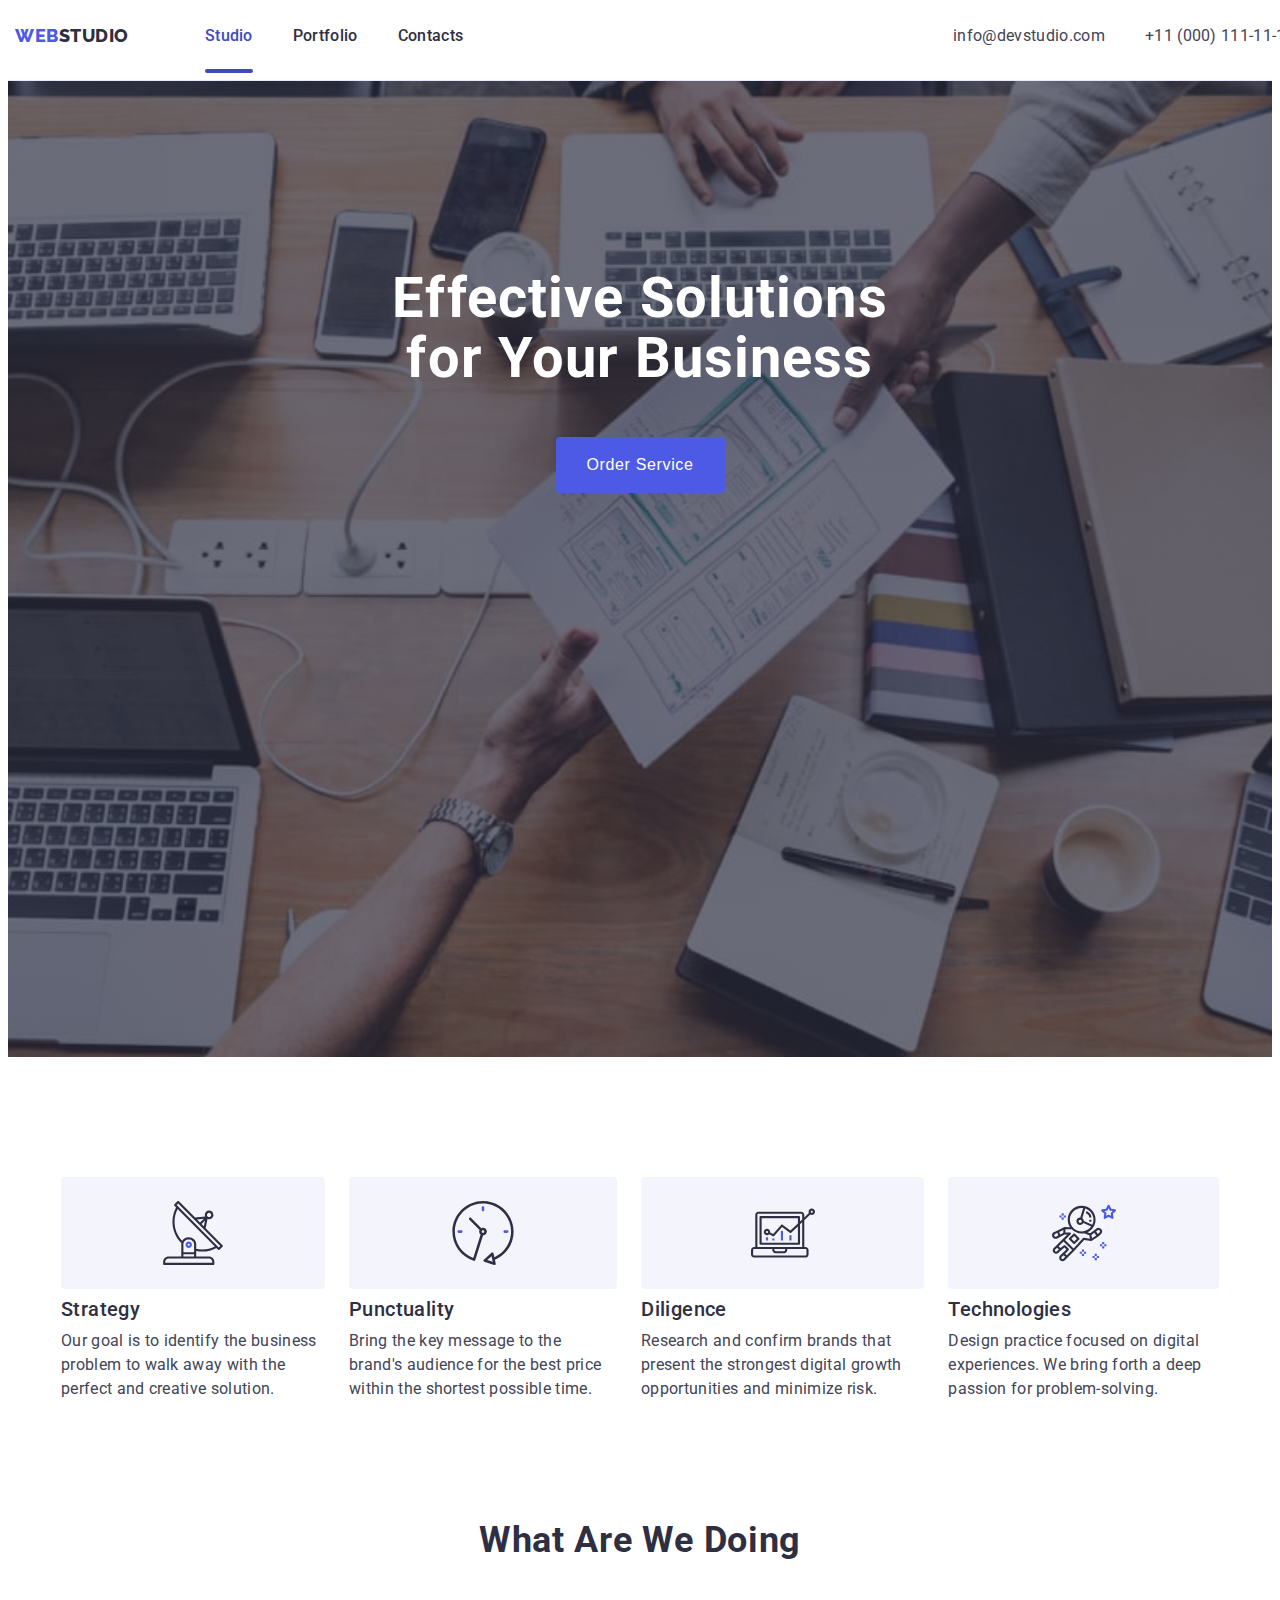
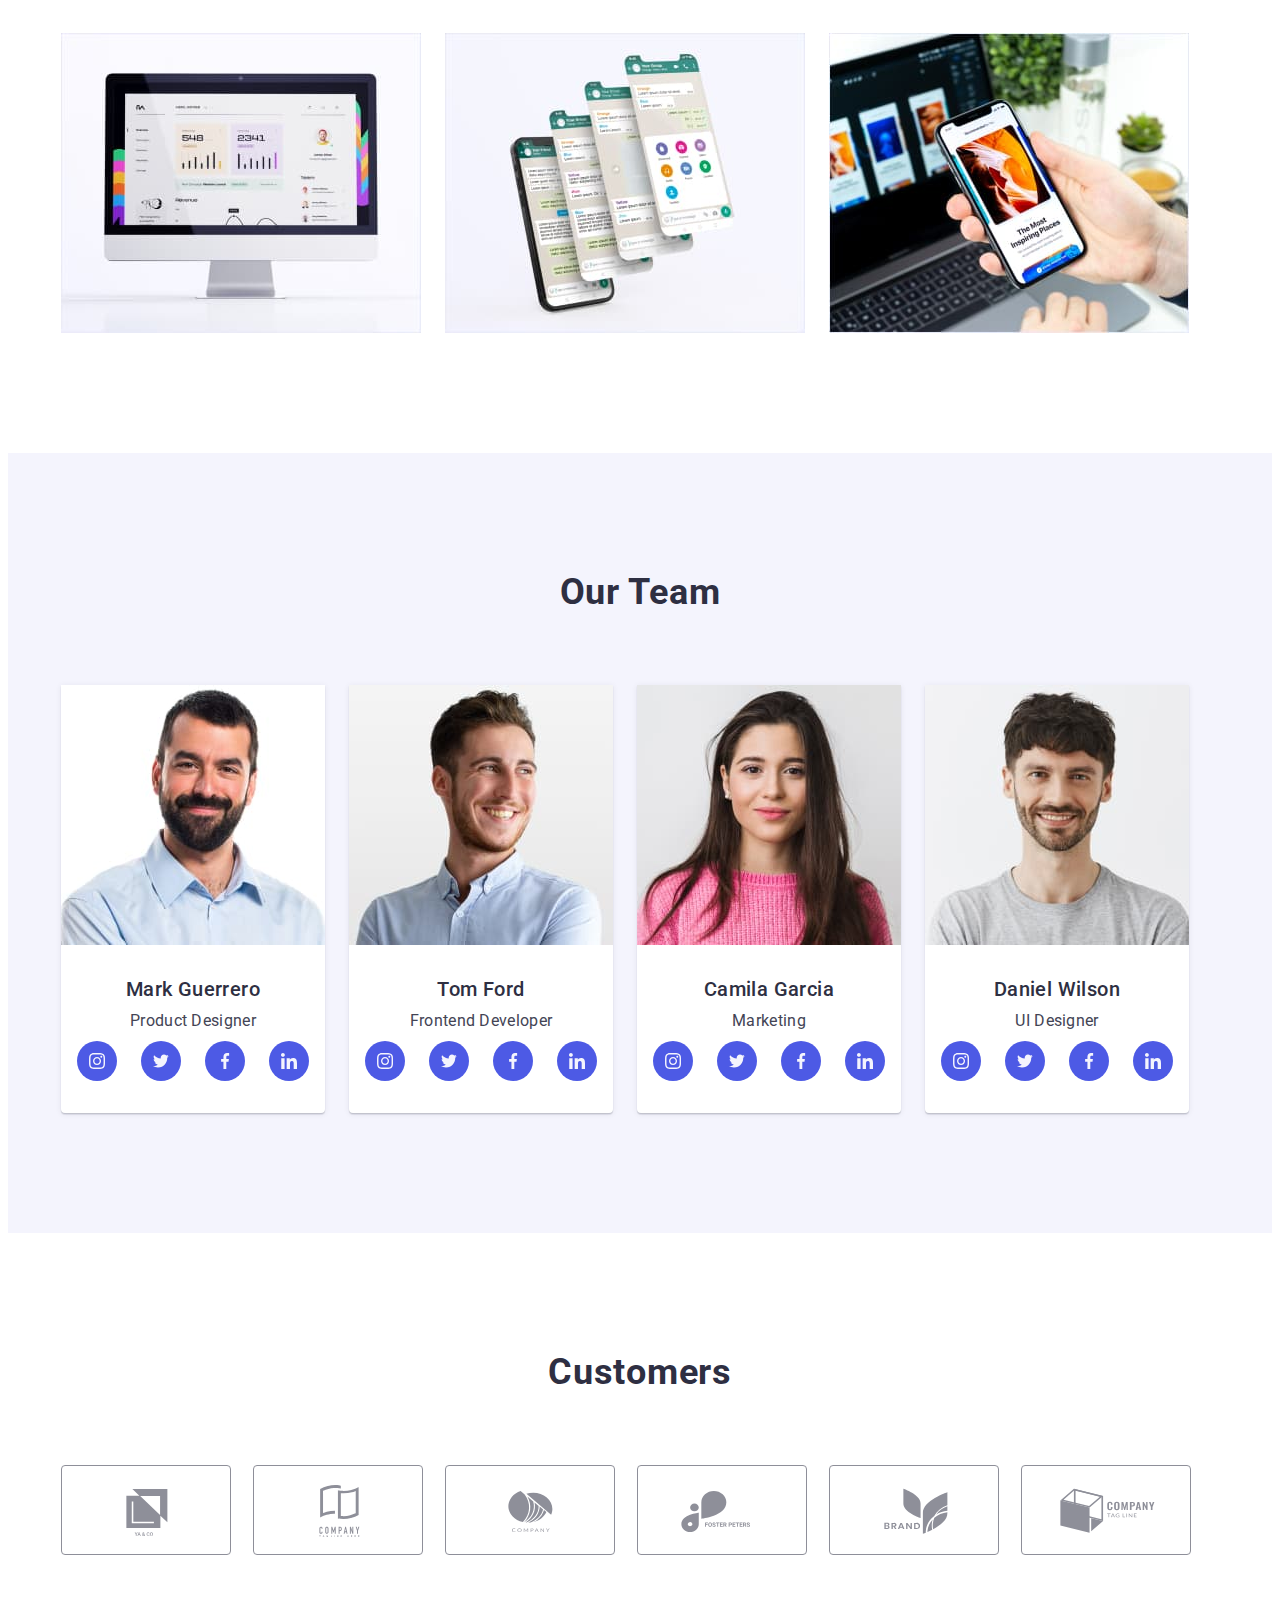
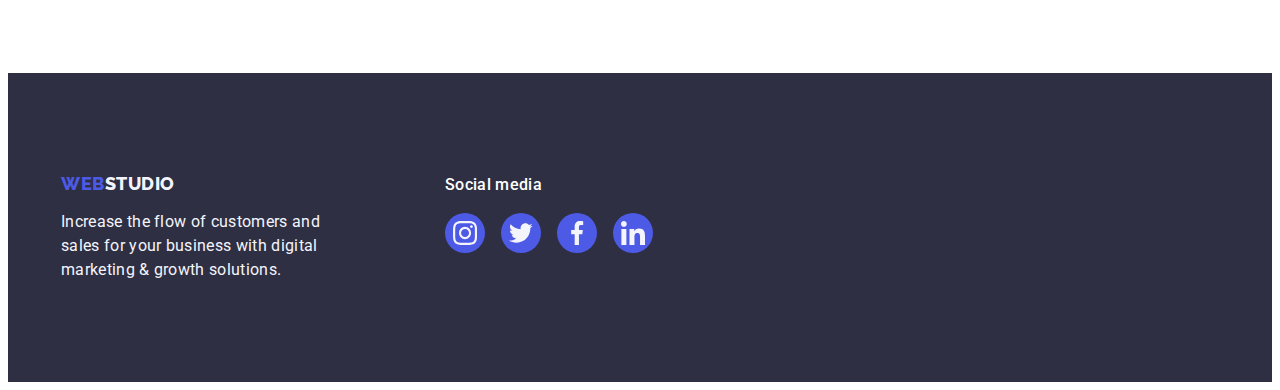
==== commit 5da26e29: "second try" ====
--- a/index.html
+++ b/index.html
@@ -29,7 +29,9 @@
             >Web<span class="top-logo-part-two">Studio</span></a
           >
           <ul class="list site-nav">
-            <li><a class="link title current" href="./index.html">Studio</a></li>
+            <li>
+              <a class="link title current" href="./index.html">Studio</a>
+            </li>
             <li><a class="link title" href="./portfolio.html">Portfolio</a></li>
             <li><a class="link title" href="">Contacts</a></li>
           </ul>
@@ -56,7 +58,9 @@
       <section class="hero">
         <div class="container">
           <h1 class="hero-title">Effective Solutions for Your Business</h1>
-          <button class="main-button" type="button" data-modal-open>Order Service</button>
+          <button class="main-button" type="button" data-modal-open>
+            Order Service
+          </button>
         </div>
       </section>
       <!-- Our strengths -->
--- a/css/styles.css
+++ b/css/styles.css
@@ -54,7 +54,6 @@
   border-bottom: 1px solid var(--card-border-color);
   box-shadow: 0px 2px 1px rgba(46, 47, 66, 0.08),
     0px 1px 1px rgba(46, 47, 66, 0.16), 0px 1px 6px rgba(46, 47, 66, 0.08);
-
 }
 .header-container {
   display: flex;
@@ -97,10 +96,9 @@
   display: flex;
   align-items: center;
   gap: 40px;
- 
-}
-.current{
- position: relative;
+}
+.current {
+  position: relative;
 }
 .title {
   display: inline-block;
@@ -117,16 +115,16 @@
 .link.current {
   color: var(--secondary-accent-color);
 }
-.current::after{
+.current::after {
   content: "";
-position: absolute;
-left: 0;
-bottom: 0;
-
-width: 100%;
-height: 4px;
-background-color: var(--secondary-accent-color);
-border-radius: 2px;
+  position: absolute;
+  left: 0;
+  bottom: -1px;
+
+  width: 100%;
+  height: 4px;
+  background-color: var(--secondary-accent-color);
+  border-radius: 2px;
 }
 .address {
   margin-left: auto;
@@ -197,13 +195,11 @@
   cursor: pointer;
   border: none;
   border-radius: 4px;
-  transition: color 250ms cubic-bezier(0.4, 0, 0.2, 1),
-   background-color 250ms cubic-bezier(0.4, 0, 0.2, 1);
+  transition: background-color 250ms cubic-bezier(0.4, 0, 0.2, 1);
 }
 .main-button:hover,
 .main-button:focus {
   background-color: var(--secondary-accent-color);
-  color: var(--accent-color);
 }
 /* Our strengths */
 .strengths-container {
@@ -301,7 +297,7 @@
   margin-top: 8px;
   justify-content: center;
 }
-.team-cos{
+.team-cos {
   width: 40px;
   height: 40px;
 }
@@ -350,7 +346,7 @@
   justify-content: center;
   color: #8e8f99;
   transition: color 250ms cubic-bezier(0.4, 0, 0.2, 1),
-  border-color 250ms cubic-bezier(0.4, 0, 0.2, 1);
+    border-color 250ms cubic-bezier(0.4, 0, 0.2, 1);
 }
 .customers-icon {
   fill: currentColor;
@@ -409,7 +405,7 @@
   display: flex;
   gap: 16px;
 }
-.icon-example{
+.icon-example {
   width: 40px;
   height: 40px;
 }
@@ -457,11 +453,10 @@
   border: 1px solid var(--card-border-color);
   border-radius: 4px;
   padding: 12px 24px;
-  
-transition: background-color 250ms cubic-bezier(0.4, 0, 0.2, 1),
-color 250ms cubic-bezier(0.4, 0, 0.2, 1),
-border 250ms cubic-bezier(0.4, 0, 0.2, 1),
-box-shadow 250ms cubic-bezier(0.4, 0, 0.2, 1);
+  transition: color 250ms cubic-bezier(0.4, 0, 0.2, 1),
+    background-color 250ms cubic-bezier(0.4, 0, 0.2, 1),
+    border-color 250ms cubic-bezier(0.4, 0, 0.2, 1),
+    box-shadow 250ms cubic-bezier(0.4, 0, 0.2, 1);
 }
 .menu-button:hover,
 .menu-button:focus {
@@ -481,39 +476,40 @@
 .work-example {
   width: calc((100% - 48px) / 3);
 }
-.work-example:hover .example-cover-text{
+.work-example:hover .example-cover-text {
   transform: translateY(0);
 }
-.example-cover-wrap{
-position: relative;
-overflow: hidden;
-z-index: -1;
-}
+
 .example-item {
   display: block;
   box-sizing: border-box;
   width: 360px;
   transition: box-shadow 250ms cubic-bezier(0.4, 0, 0.2, 1);
 }
-.example-cover-text{
+.example-cover-wrap {
+  position: relative;
+  overflow: hidden;
+  z-index: -1;
+}
+.example-cover-text {
   position: absolute;
   top: 0;
   font-size: 16px;
-line-height: 1.5;
-letter-spacing: 0.02em;
-color: var(--secondary-background);
-background-color: var(--logo-button-color);
-padding-top: 40px;
-padding-right: 32px;
-padding-left: 32px;
-height: 100%;
-transform: translateY(100%);
-transition: transform 250ms cubic-bezier(0.4, 0, 0.2, 1);
+  line-height: 1.5;
+  letter-spacing: 0.02em;
+  color: var(--secondary-background);
+  background-color: var(--logo-button-color);
+  padding: 40px 32px;
+  height: 100%;
+  width: 100%;
+  transform: translateY(100%);
+  transition: transform 250ms cubic-bezier(0.4, 0, 0.2, 1);
 }
 .example-item:hover,
 .example-item:focus {
   box-shadow: 0px 1px 6px rgba(46, 47, 66, 0.08),
     0px 1px 1px rgba(46, 47, 66, 0.16), 0px 2px 1px rgba(46, 47, 66, 0.08);
+  transform: translateY(0%);
 }
 .example-deskription {
   padding: 32px 16px;
@@ -521,59 +517,65 @@
   border-top: none;
 }
 /* Backdrop */
-.backdrop{
+.backdrop {
   position: fixed;
   width: 100%;
   height: 100%;
   background-color: rgba(46, 47, 66, 0.4);
   top: 0;
-transition: opacity 250ms cubic-bezier(0.4, 0, 0.2, 1),
-visibility 250ms cubic-bezier(0.4, 0, 0.2, 1);
-}
-.is-hidden{
-  visibility: none;
+  transition: opacity 250ms cubic-bezier(0.4, 0, 0.2, 1),
+    visibility 250ms cubic-bezier(0.4, 0, 0.2, 1);
+}
+.is-hidden {
+  visibility: hidden;
   opacity: 0;
   pointer-events: none;
 }
 
-.modal{
+.modal {
   position: absolute;
   top: 50%;
   left: 50%;
   transform: translate(-50%, -50%) scale(1);
-transition: transform 250ms cubic-bezier(0.4, 0, 0.2, 1);
+  transition: transform 250ms cubic-bezier(0.4, 0, 0.2, 1);
 
   width: 408px;
   min-height: 584px;
-  background-color:  #FCFCFC;
-  box-shadow: 0px 1px 1px rgba(0, 0, 0, 0.14), 0px 1px 3px rgba(0, 0, 0, 0.12), 0px 2px 1px rgba(0, 0, 0, 0.2);
-border-radius: 4px;
-padding: 24px;
-}
-.modal-close{
+  background-color: #fcfcfc;
+  box-shadow: 0px 1px 1px rgba(0, 0, 0, 0.14), 0px 1px 3px rgba(0, 0, 0, 0.12),
+    0px 2px 1px rgba(0, 0, 0, 0.2);
+  border-radius: 4px;
+  padding: 24px;
+}
+.modal-close {
   width: 24px;
   height: 24px;
-  border: 1px solid rgba(46, 47, 66, 0.4);
+  border: 1px solid rgba(0, 0, 0, 0.1);
   border-radius: 50%;
   background-color: var(--card-border-color);
+  padding: 0;
   margin-left: auto;
   display: flex;
   align-items: center;
   justify-content: center;
+  position: absolute;
+  top: 24px;
+  right: 24px;
   cursor: pointer;
   color: var(--secondary-color);
   transition: background-color 250ms cubic-bezier(0.4, 0, 0.2, 1),
-  color 250ms cubic-bezier(0.4, 0, 0.2, 1);
-
-}
-.backdrop.is-hidden .modal{
-  transform: translate(-50%, -50%) scale(0); 
-}
-.modal-close-icon{
+    border 250ms cubic-bezier(0.4, 0, 0.2, 1);
+}
+.backdrop.is-hidden .modal {
+  transform: translate(-50%, -50%) scale(0);
+}
+.modal-close-icon {
   fill: currentColor;
+  transition: fill 250ms cubic-bezier(0.4, 0, 0.2, 1);
 }
 .modal-close:hover,
 .modal-close:focus {
   background-color: var(--secondary-accent-color);
   color: var(--accent-color);
-}+  border: none;
+}
